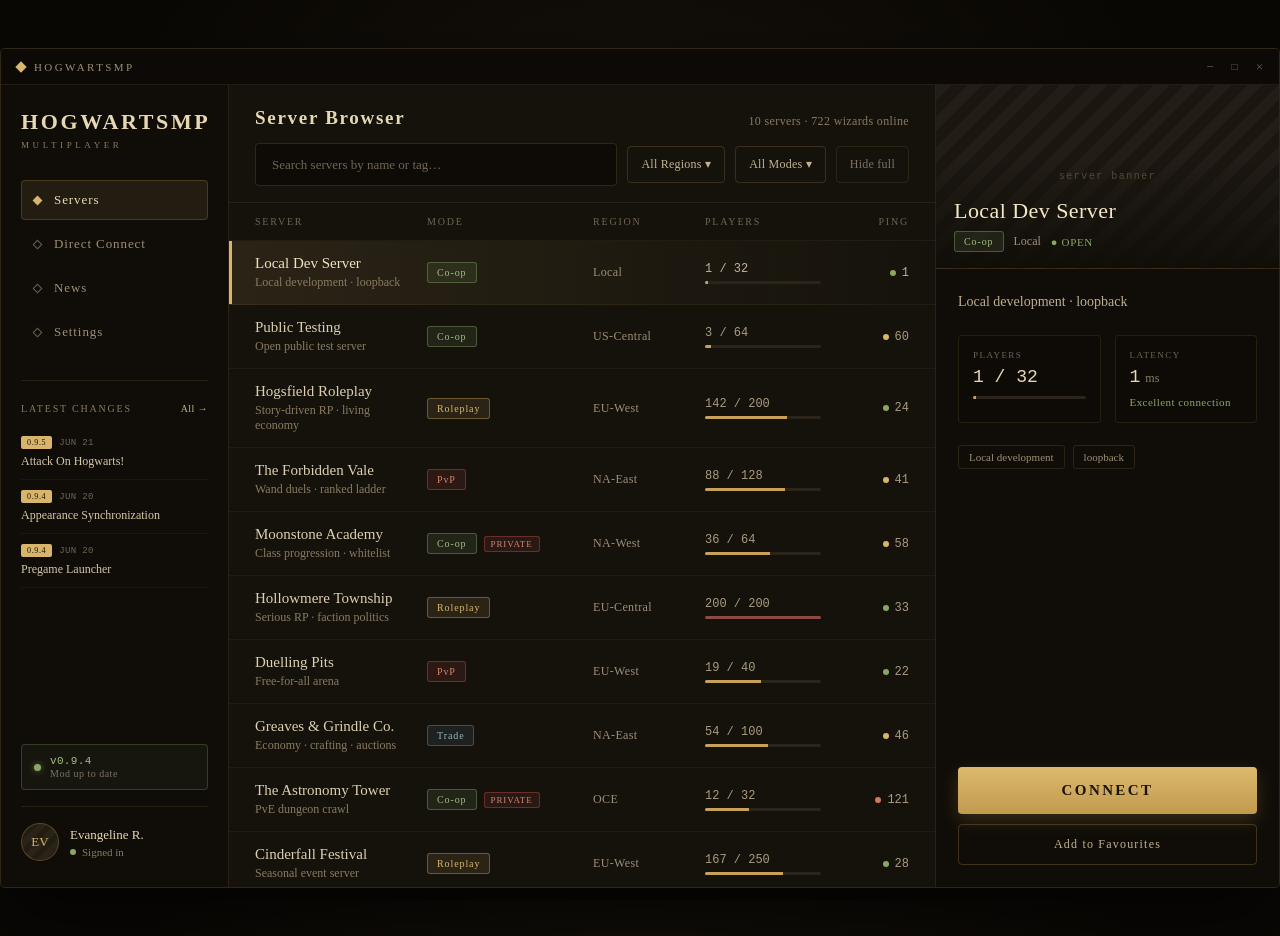
==== docs/launcher/index.html @ 9781ea3a "Rebrand launcher UI: drop "Online" from the product name Republished build: "HogwartsMP Online" -> "" ====
<!DOCTYPE html>
<html lang="en">
<head>
<meta charset="utf-8">
<meta name="viewport" content="width=device-width, initial-scale=1">
<title>HogwartsMP</title>

<!-- HogwartsMP launcher UI (React + TypeScript + Vite). Served by the CEF host; buttons +
     window controls call native via src/bridge.ts (no-op in a plain browser). -->

<!-- Self-hosted Cinzel/Spectral, served by the CEF host from files/data/fonts over
     hmp://app/local/. No Google Fonts call: renders faithfully offline and never depends
     on a third-party CDN. (A plain-browser preview without the host falls back to serif —
     the real launcher serves these locally.) -->
<link href="/local/fonts/fonts.css" rel="stylesheet">

<style>
  html, body { margin: 0; height: 100%; }
  *, *::before, *::after { box-sizing: border-box; }

  /* The page centers the fixed 1280x840 window and scrolls if the host is smaller
     (in the real launcher the OS window IS that size). */
  body {
    background: radial-gradient(900px 600px at 50% 18%, rgba(201,162,90,.06), rgba(0,0,0,0) 60%), #0a0805;
    font-family: 'Spectral', Georgia, serif;
    color: #e7d8b4;
  }

  /* Interaction affordances the handoff expressed via style-hover. */
  .hmp-row { transition: background .08s ease; }
  .hmp-row:hover { background: rgba(201,162,90,.05) !important; }
  .hmp-btn-primary { transition: filter .08s ease; }
  .hmp-btn-primary:hover { filter: brightness(1.08); }
  .hmp-btn-ghost { transition: border-color .08s ease, color .08s ease; }
  .hmp-btn-ghost:hover { border-color: rgba(201,162,90,.45); color: #e7d8b4; }
  .hmp-nav { transition: background .08s ease; }
  .hmp-win-btn { transition: color .08s ease; }
  .hmp-win-btn:hover { color: #d8b56b; }

  .hmp-input { border: none; outline: none; background: transparent; color: #d5c8a9; font: inherit; width: 100%; }
  .hmp-input::placeholder { color: #6f6553; }

  ::-webkit-scrollbar { width: 8px; height: 8px; }
  ::-webkit-scrollbar-thumb { background: rgba(201,162,90,.18); border-radius: 4px; }
  ::-webkit-scrollbar-track { background: transparent; }
</style>
  <script type="module" crossorigin src="./assets/index-BN2MEWKj.js"></script>
</head>
<body>
  <div id="root"></div>
</body>
</html>
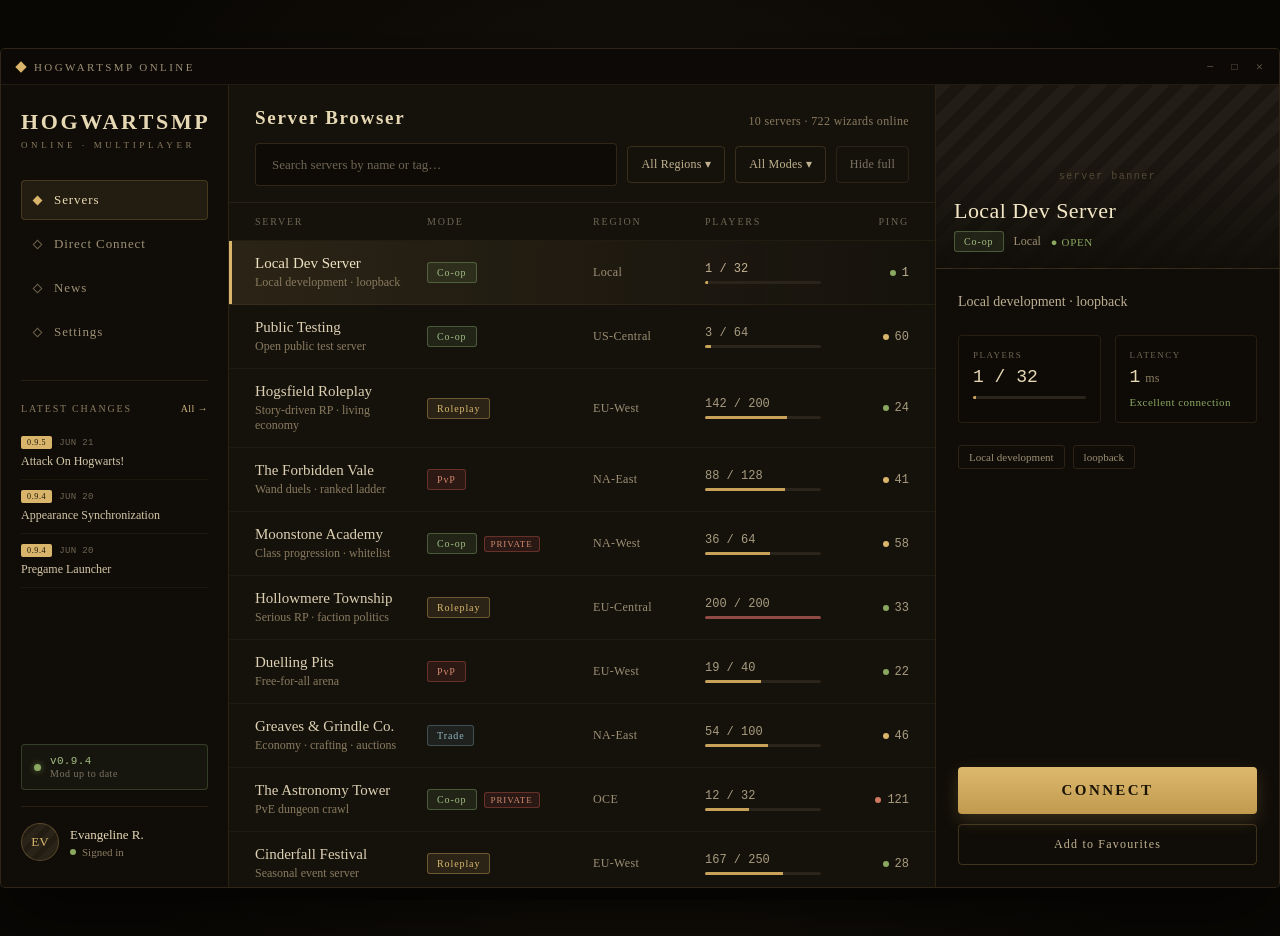
==== commit 1010714e: "Add launcher UI build (docs/launcher) Published Vite build of the HogwartsMP launcher UI, served at " ====
--- a/docs/launcher/index.html
+++ b/docs/launcher/index.html
@@ -3,14 +3,13 @@
 <head>
 <meta charset="utf-8">
 <meta name="viewport" content="width=device-width, initial-scale=1">
-<title>HogwartsMP</title>
+<title>HogwartsMP Online</title>
 
 <!-- HogwartsMP launcher UI (React + TypeScript + Vite). Served by the CEF host; buttons +
      window controls call native via src/bridge.ts (no-op in a plain browser). -->
 
 <!-- Self-hosted Cinzel/Spectral, served by the CEF host from files/data/fonts over
-     hmp://app/local/. No Google Fonts call: renders faithfully offline and never depends
-     on a third-party CDN. (A plain-browser preview without the host falls back to serif —
+     hmp://app/local/. (A plain-browser preview without the host falls back to serif —
      the real launcher serves these locally.) -->
 <link href="/local/fonts/fonts.css" rel="stylesheet">
 
@@ -44,7 +43,7 @@
   ::-webkit-scrollbar-thumb { background: rgba(201,162,90,.18); border-radius: 4px; }
   ::-webkit-scrollbar-track { background: transparent; }
 </style>
-  <script type="module" crossorigin src="./assets/index-BN2MEWKj.js"></script>
+  <script type="module" crossorigin src="./assets/index-BMBr4Zx_.js"></script>
 </head>
 <body>
   <div id="root"></div>
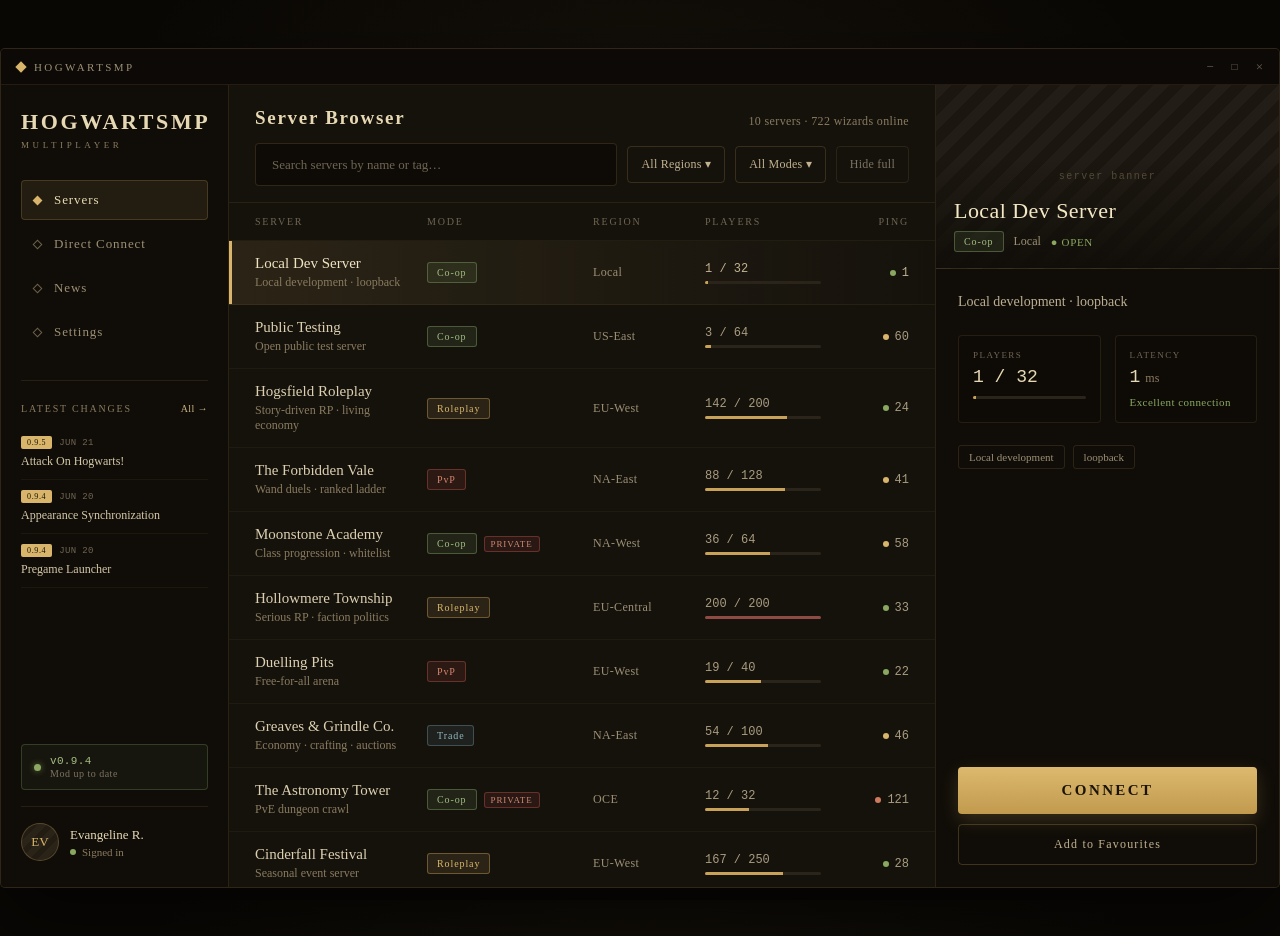
==== commit d154d0d4: "Rebuild launcher UI: update Public Testing IP" ====
--- a/docs/launcher/index.html
+++ b/docs/launcher/index.html
@@ -3,13 +3,14 @@
 <head>
 <meta charset="utf-8">
 <meta name="viewport" content="width=device-width, initial-scale=1">
-<title>HogwartsMP Online</title>
+<title>HogwartsMP</title>
 
 <!-- HogwartsMP launcher UI (React + TypeScript + Vite). Served by the CEF host; buttons +
      window controls call native via src/bridge.ts (no-op in a plain browser). -->
 
 <!-- Self-hosted Cinzel/Spectral, served by the CEF host from files/data/fonts over
-     hmp://app/local/. (A plain-browser preview without the host falls back to serif —
+     hmp://app/local/. No Google Fonts call: renders faithfully offline and never depends
+     on a third-party CDN. (A plain-browser preview without the host falls back to serif —
      the real launcher serves these locally.) -->
 <link href="/local/fonts/fonts.css" rel="stylesheet">
 
@@ -43,7 +44,7 @@
   ::-webkit-scrollbar-thumb { background: rgba(201,162,90,.18); border-radius: 4px; }
   ::-webkit-scrollbar-track { background: transparent; }
 </style>
-  <script type="module" crossorigin src="./assets/index-BMBr4Zx_.js"></script>
+  <script type="module" crossorigin src="./assets/index-CwHc-WTj.js"></script>
 </head>
 <body>
   <div id="root"></div>
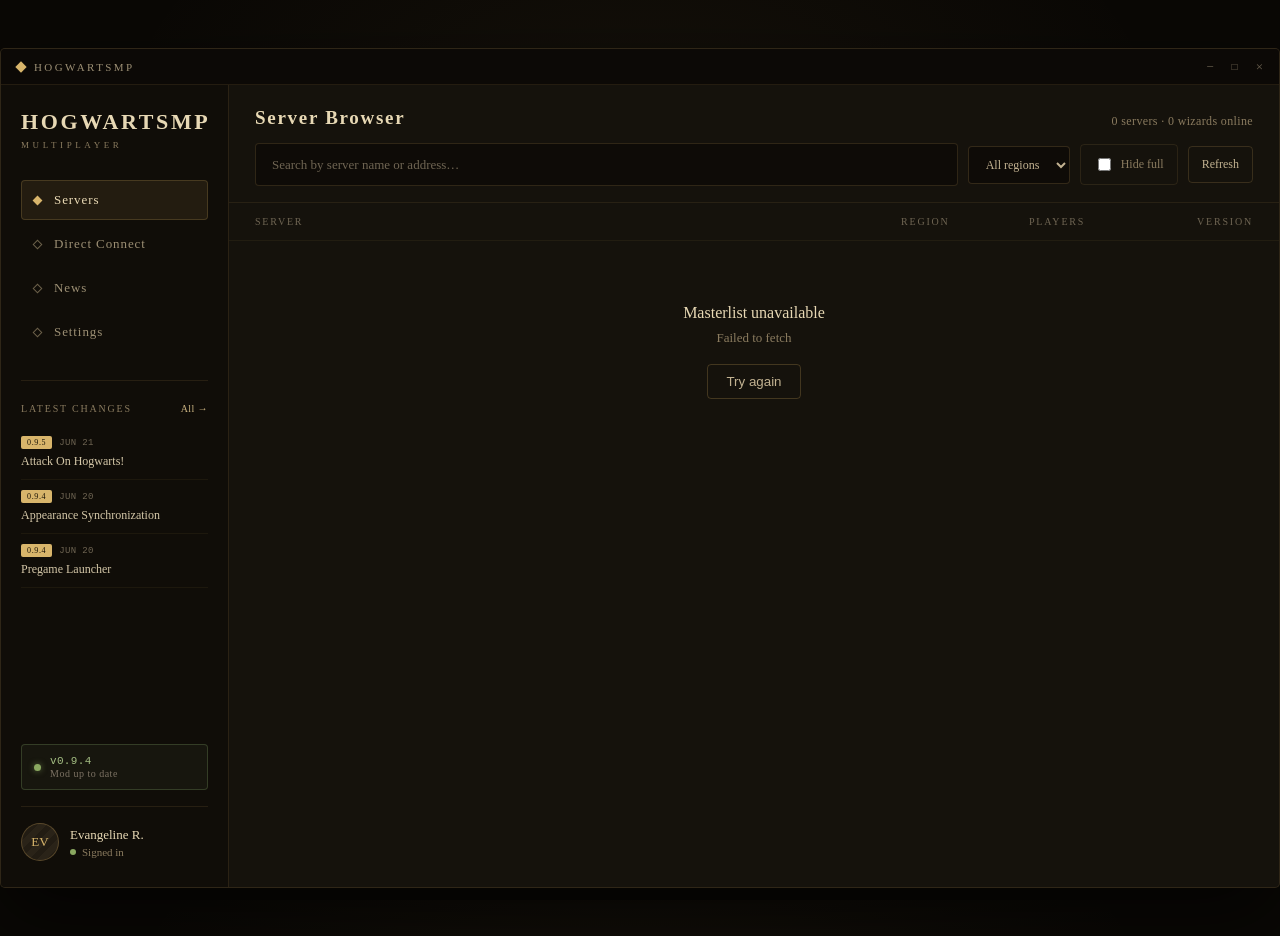
==== commit 020e4bdb: "Rebuild launcher UI: integrate HogwartsMP masterlist" ====
--- a/docs/launcher/index.html
+++ b/docs/launcher/index.html
@@ -44,7 +44,7 @@
   ::-webkit-scrollbar-thumb { background: rgba(201,162,90,.18); border-radius: 4px; }
   ::-webkit-scrollbar-track { background: transparent; }
 </style>
-  <script type="module" crossorigin src="./assets/index-CwHc-WTj.js"></script>
+  <script type="module" crossorigin src="./assets/index-CkhvZWod.js"></script>
 </head>
 <body>
   <div id="root"></div>
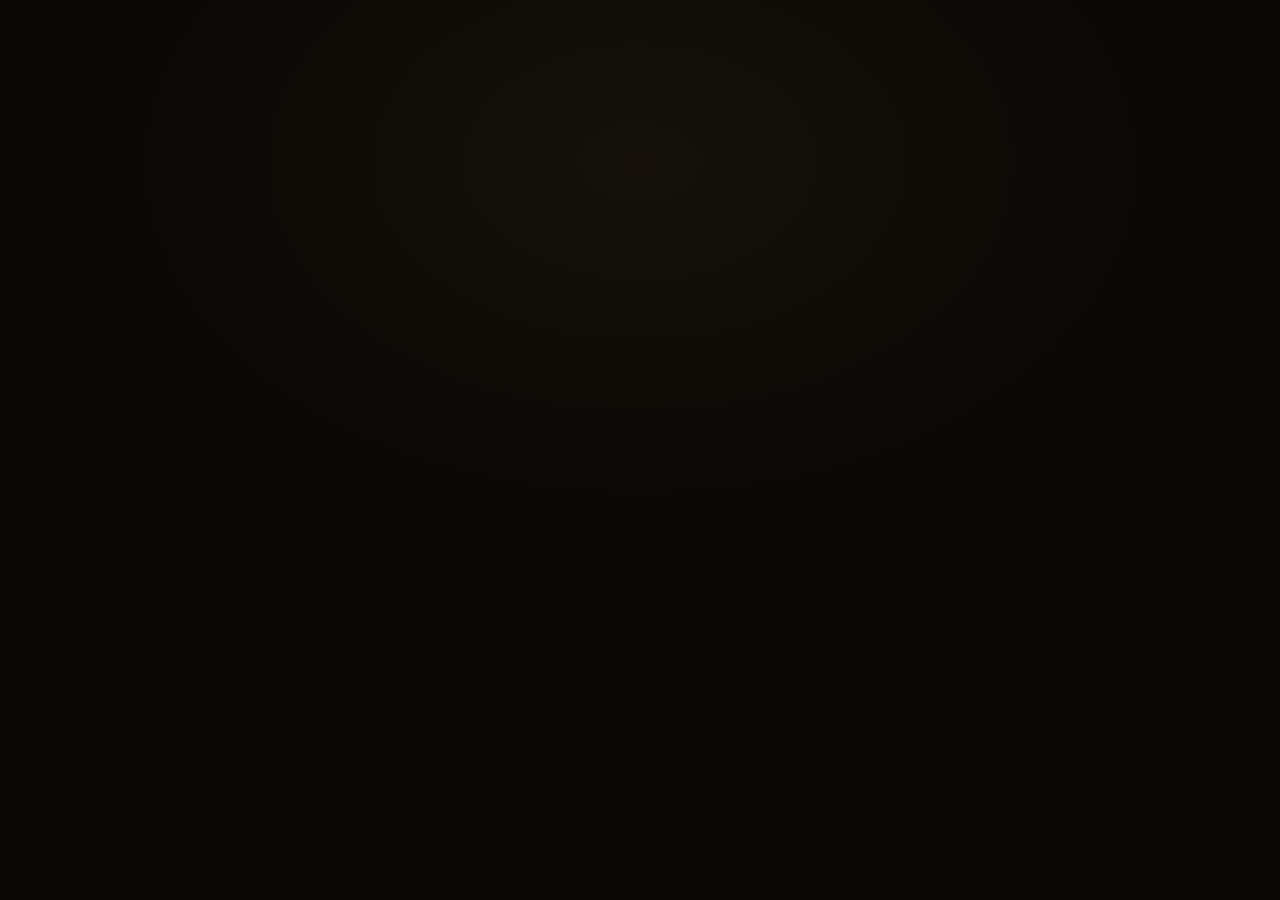
==== commit 23efacd6: "launcher: drop pseudo-data; add ping" ====
--- a/docs/launcher/index.html
+++ b/docs/launcher/index.html
@@ -44,7 +44,7 @@
   ::-webkit-scrollbar-thumb { background: rgba(201,162,90,.18); border-radius: 4px; }
   ::-webkit-scrollbar-track { background: transparent; }
 </style>
-  <script type="module" crossorigin src="./assets/index-CkhvZWod.js"></script>
+  <script type="module" crossorigin src="./assets/index-DCQbVPMd.js"></script>
 </head>
 <body>
   <div id="root"></div>
